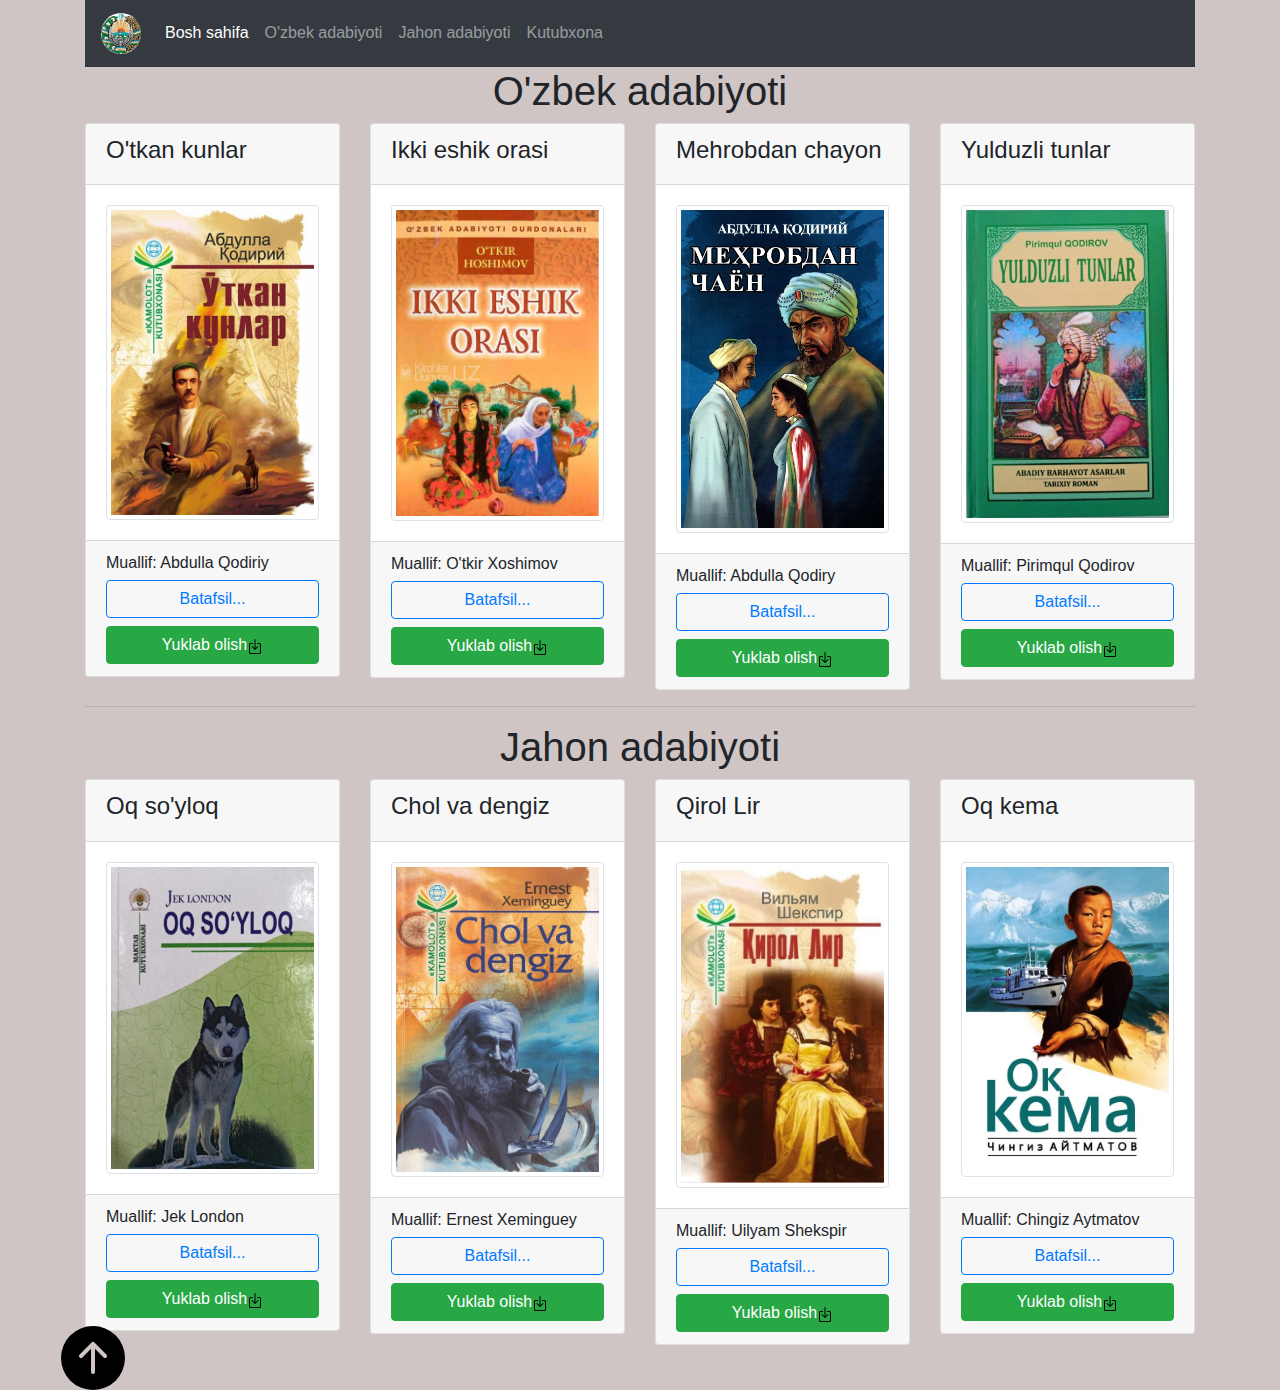
==== library.html @ 8f8593b3 "added new features" ====
<!DOCTYPE html>
<html lang="en">

<head>
    <meta charset="UTF-8">
    <meta name="viewport" content="width=device-width, initial-scale=1.0">
    <title>Maktab kutubxonasi</title>
    <link rel="stylesheet" href="style/bootstrap.min_v4.5.2.css">
    <link rel="stylesheet" href="style/style.css">
    <link rel="shortcut icon" href="img/symbol.jpg" type="image/x-icon">
</head>

<body>
    <div class="container">
        <div class="row" id="top">
            <div class="col-md-12 col-xl-12">
                <div class="navbar navbar-expand-md d-flex navbar-dark bg-dark">
                    <a href="#" class="navbar-brand">
                        <img src="img/symbol.jpg" alt="logo-site" class="logo-img rounded-circle "
                            style="width: 40px;"></a>
                    <button type="button" class="navbar-toggler" data-toggle="collapse" data-target="#menu">
                        <span class="navbar-toggler-icon"></span>
                    </button>
                    <div class="collapse navbar-collapse" id="menu">
                        <ul class="navbar-nav">
                            <li class="nav-item"><a href="index.html#bosh_sahifa" class="nav-link active">Bosh
                                    sahifa</a>
                            </li>
                            <li class="nav-item"><a href="#ozbek_adabiyoti" class="nav-link">O'zbek adabiyoti</a>
                            </li>
                            <li class="nav-item"><a href="#jahon_adabiyoti" class="nav-link">Jahon adabiyoti</a>
                            </li>
                            <li class="nav-item"><a href="library.html" class="nav-link">Kutubxona</a></li>
                        </ul>
                    </div>
                </div>
            </div>
        </div>
        <div class="row">
            <div class="col-12">
                <h1 class="text-center for-shadow" id="ozbek_adabiyoti">O'zbek adabiyoti</h1>
            </div>
            <div class="col-md-6 col-sm-12 col-lg-3">
                <div class="card">
                    <div class="card-header">
                        <h4>O'tkan kunlar</h4>
                    </div>
                    <div class="card-body">
                        <img src="img/book_otkan_kunlar.png" alt="rasm" class="card-img-top img-thumbnail">
                    </div>
                    <div class="card-footer">
                        <h6 class="d-block">Muallif: Abdulla Qodiriy</h6>
                        <button class="btn btn-outline-primary col" data-toggle="modal"
                            data-target="#modal_otkan_kunlar">Batafsil...</button>
                        <a href="books/otkan_kunlar.pdf" class="btn btn-success mt-2 col">Yuklab olish<img
                                src="/icons/download.svg" alt=""></a>
                    </div>
                </div>
            </div>
            <div class="col-md-6 col-sm-12 col-lg-3">
                <div class="card">
                    <div class="card-header">
                        <h4>Ikki eshik orasi</h4>
                    </div>
                    <div class="card-body">
                        <img src="img/book_ikki_eshik_orasi.png" alt="rasm" class="card-img-top img-thumbnail">
                    </div>
                    <div class="card-footer">
                        <h6 class="d-block">Muallif: O'tkir Xoshimov</h6>
                        <button class=" col btn btn-outline-primary" data-toggle="modal"
                            data-target="#modal_ikki_eshik">Batafsil...</button>
                        <a href="books/ikki_eshik_orasi.pdf" class="btn btn-success mt-2 col">Yuklab olish<img
                                src="/icons/download.svg" alt=""></a>
                    </div>
                </div>
            </div>
            <div class="col-md-6 col-sm-12 col-lg-3">
                <div class="card">
                    <div class="card-header">
                        <h4>Mehrobdan chayon</h4>
                    </div>
                    <div class="card-body">
                        <img src="img/book_mehrobdan_chayon.png" alt="rasm" class="card-img-top img-thumbnail">
                    </div>
                    <div class="card-footer">
                        <h6 class="d-block">Muallif: Abdulla Qodiry</h6>
                        <button class="btn btn-outline-primary col" data-toggle="modal"
                            data-target="#modal_mehrobdan_chayon">Batafsil...</button>
                        <a href="books/mehrobdan_chayon.pdf" class="btn btn-success mt-2 col">Yuklab olish<img
                                src="/icons/download.svg" alt=""></a>
                    </div>
                </div>
            </div>
            <div class="col-md-6 col-sm-12 col-lg-3">
                <div class="card">
                    <div class="card-header">
                        <h4>Yulduzli tunlar</h4>
                    </div>
                    <div class="card-body">
                        <img src="img/book_yulduzli_tunlar.png" alt="rasm" class="card-img-top img-thumbnail">
                    </div>
                    <div class="card-footer">
                        <h6 class="d-block">Muallif: Pirimqul Qodirov</h6>
                        <button class="btn btn-outline-primary col" data-toggle="modal"
                            data-target="#modal_yulduzli_tunlar">Batafsil...</button>
                        <a href="books/yulduzli_tunlar.pdf" class="btn btn-success mt-2 col">Yuklab olish<img
                                src="/icons/download.svg" alt=""></a>
                    </div>
                </div>
            </div>
            <div class="modal fade" id="modal_otkan_kunlar">
                <div class="modal-dialog">
                    <div class="modal-content">
                        <div class="modal-header" data-dismiss="modal">
                            <h4>O'tkan kunlar romani</h4>
                            <span class="close" style="cursor: pointer;">&times;</span>
                        </div>
                        <div class="modal-body">
                            <p>Lorem ipsum, dolor sit amet consectetur adipisicing elit. Sapiente rerum cum praesentium
                                explicabo
                                facere et quo eligendi dolorum architecto nihil adipisci aliquid laudantium excepturi
                                hic ullam, dolorem
                                enim fugiat impedit.
                            </p>
                        </div>
                        <div class="modal-footer">
                            <a href="" class="btn btn-outline-danger" data-dismiss="modal">Yopish</a>
                        </div>
                    </div>
                </div>
            </div>

            <div class="modal fade" id="modal_ikki_eshik">
                <div class="modal-dialog">
                    <div class="modal-content">
                        <div class="modal-header" data-dismiss="modal">
                            <h4 class="text-center">Ikki eshik orasi</h4>
                            <span class="close" style="cursor: pointer;">&times;</span>
                        </div>
                        <div class="modal-body">
                            <p>Lorem ipsum dolor sit amet consectetur adipisicing elit. Magnam libero quam blanditiis
                                neque enim cum
                                distinctio, recusandae sint iste saepe in eum facere sed labore ipsum autem, eos
                                cupiditate. Tempora
                                nobis, eos fuga delectus eaque aut nesciunt animi, similique placeat voluptate accusamus
                                totam
                                temporibus natus aliquam ab numquam quam unde.</p>
                        </div>
                        <div class="modal-footer">
                            <button class="btn btn-outline-danger" data-dismiss="modal">Yopish</button>
                        </div>
                    </div>
                </div>
            </div>
            <div class="modal fade" id="modal_mehrobdan_chayon">
                <div class="modal-dialog">
                    <div class="modal-content">
                        <div class="modal-header" data-dismiss="modal">
                            <h4 class="text-center">Mehrobdan chayon</h4>
                            <span class="close" style="cursor: pointer;">&times;</span>
                        </div>
                        <div class="modal-body">
                            <p>Lorem ipsum dolor sit amet consectetur adipisicing elit. Magnam libero quam blanditiis
                                neque enim cum
                                distinctio, recusandae sint iste saepe in eum facere sed labore ipsum autem, eos
                                cupiditate. Tempora
                                nobis, eos fuga delectus eaque aut nesciunt animi, similique placeat voluptate accusamus
                                totam
                                temporibus natus aliquam ab numquam quam unde.</p>
                        </div>
                        <div class="modal-footer">
                            <button class="btn btn-outline-danger" data-dismiss="modal">Yopish</button>
                        </div>
                    </div>
                </div>
            </div>
            <div class="modal fade" id="modal_yulduzli_tunlar">
                <div class="modal-dialog">
                    <div class="modal-content">
                        <div class="modal-header" data-dismiss="modal">
                            <h4 class="text-center">Yulduzli tunlar</h4>
                            <span class="close" style="cursor: pointer;">&times;</span>
                        </div>
                        <div class="modal-body">
                            <p>Lorem ipsum dolor sit amet consectetur adipisicing elit. Magnam libero quam blanditiis
                                neque enim cum
                                distinctio, recusandae sint iste saepe in eum facere sed labore ipsum autem, eos
                                cupiditate. Tempora
                                nobis, eos fuga delectus eaque aut nesciunt animi, similique placeat voluptate accusamus
                                totam
                                temporibus natus aliquam ab numquam quam unde.
                            </p>
                        </div>
                        <div class="modal-footer">
                            <button class="btn btn-outline-danger" data-dismiss="modal">Yopish</button>
                        </div>
                    </div>
                </div>
            </div>
        </div>
        <hr width="100%">
        <div class="row">
            <div class="col-md-12">
                <h1 class="text-center for-shadow" id="jahon_adabiyoti">Jahon adabiyoti</h1>
            </div>
            <div class="col-md-3">
                <div class="card">
                    <div class="card-header">
                        <h4>Oq so'yloq</h4>
                    </div>
                    <div class="card-body">
                        <img src="img/oq_soyloq.png" alt="rasm" class="card-img-top img-thumbnail">
                    </div>
                    <div class="card-footer">
                        <h6 class="d-block">Muallif: Jek London</h6>
                        <button class="btn btn-outline-primary col" data-toggle="modal"
                            data-target="#modal_oq_soyloq">Batafsil...</button>
                        <a href="books/oq_soyloq.pdf" class="btn btn-success mt-2 col">Yuklab olish<img
                                src="/icons/download.svg" alt=""></a>
                    </div>
                </div>
            </div>
            <div class="col-md-3">
                <div class="card">
                    <div class="card-header">
                        <h4>Chol va dengiz</h4>
                    </div>
                    <div class="card-body">
                        <img src="img/chol_va_dengiz.jpg" alt="rasm" class="card-img-top img-thumbnail">
                    </div>
                    <div class="card-footer">
                        <h6 class="d-block">Muallif: Ernest Xeminguey</h6>
                        <button class=" col btn btn-outline-primary" data-toggle="modal"
                            data-target="#modal_chol_va_dengiz">Batafsil...</button>
                        <a href="books/chol_va_dengiz.pdf" class="btn btn-success mt-2 col">Yuklab olish<img
                                src="/icons/download.svg" alt=""></a>
                    </div>
                </div>
            </div>
            <div class="col-md-3">
                <div class="card">
                    <div class="card-header">
                        <h4>Qirol Lir</h4>
                    </div>
                    <div class="card-body">
                        <img src="img/qirol_lir.jpg" alt="rasm" class="card-img-top img-thumbnail">
                    </div>
                    <div class="card-footer">
                        <h6 class="d-block">Muallif: Uilyam Shekspir</h6>
                        <button class="btn btn-outline-primary col" data-toggle="modal"
                            data-target="#modal_qirol_lir">Batafsil...</button>
                        <a href="books/qirol_lir.pdf" class="btn btn-success mt-2 col">Yuklab olish<img
                                src="/icons/download.svg" alt=""></a>
                    </div>
                </div>
            </div>
            <div class="col-md-3">
                <div class="card">
                    <div class="card-header">
                        <h4>Oq kema</h4>
                    </div>
                    <div class="card-body">
                        <img src="img/oq_kema.png" alt="rasm" class="card-img-top img-thumbnail">
                    </div>
                    <div class="card-footer">
                        <h6 class="d-block">Muallif: Chingiz Aytmatov</h6>
                        <button class="btn btn-outline-primary col" data-toggle="modal"
                            data-target="#modal_oq_kema">Batafsil...</button>
                        <a href="books/oq_kema.pdf" class="btn btn-success mt-2 col">Yuklab olish<img
                                src="/icons/download.svg" alt=""></a>
                    </div>
                </div>
            </div>

            <div class="modal fade" id="modal_oq_soyloq">
                <div class="modal-dialog">
                    <div class="modal-content">
                        <div class="modal-header" data-dismiss="modal">
                            <h4>Oq so'yloq asari</h4>
                            <span class="close" style="cursor: pointer;">&times;</span>
                        </div>
                        <div class="modal-body">
                            <p>Lorem ipsum, dolor sit amet consectetur adipisicing elit. Sapiente rerum cum praesentium
                                explicabo
                                facere et quo eligendi dolorum architecto nihil adipisci aliquid laudantium excepturi
                                hic ullam, dolorem
                                enim fugiat impedit.
                            </p>
                        </div>
                        <div class="modal-footer">
                            <a href="" class="btn btn-outline-danger" data-dismiss="modal">Yopish</a>
                        </div>
                    </div>
                </div>
            </div>

            <div class="modal fade" id="modal_chol_va_dengiz">
                <div class="modal-dialog">
                    <div class="modal-content">
                        <div class="modal-header" data-dismiss="modal">
                            <h4 class="text-center">Chol va dengiz qissasi</h4>
                            <span class="close" style="cursor: pointer;">&times;</span>
                        </div>
                        <div class="modal-body">
                            <p>Lorem ipsum dolor sit amet consectetur adipisicing elit. Magnam libero quam blanditiis
                                neque enim cum
                                distinctio, recusandae sint iste saepe in eum facere sed labore ipsum autem, eos
                                cupiditate. Tempora
                                nobis, eos fuga delectus eaque aut nesciunt animi, similique placeat voluptate accusamus
                                totam
                                temporibus natus aliquam ab numquam quam unde.</p>
                        </div>
                        <div class="modal-footer">
                            <button class="btn btn-outline-danger" data-dismiss="modal">Yopish</button>
                        </div>
                    </div>
                </div>
            </div>
            <div class="modal fade" id="modal_qirol_lir">
                <div class="modal-dialog">
                    <div class="modal-content">
                        <div class="modal-header" data-dismiss="modal">
                            <h4 class="text-center">Qirol Lir romani</h4>
                            <span class="close" style="cursor: pointer;">&times;</span>
                        </div>
                        <div class="modal-body">
                            <p>Lorem ipsum dolor sit amet consectetur adipisicing elit. Magnam libero quam blanditiis
                                neque enim cum
                                distinctio, recusandae sint iste saepe in eum facere sed labore ipsum autem, eos
                                cupiditate. Tempora
                                nobis, eos fuga delectus eaque aut nesciunt animi, similique placeat voluptate accusamus
                                totam
                                temporibus natus aliquam ab numquam quam unde.</p>
                        </div>
                        <div class="modal-footer">
                            <button class="btn btn-outline-danger" data-dismiss="modal">Yopish</button>
                        </div>
                    </div>
                </div>
            </div>
            <div class="modal fade" id="modal_oq_kema">
                <div class="modal-dialog">
                    <div class="modal-content">
                        <div class="modal-header" data-dismiss="modal">
                            <h4 class="text-center">Oq kema qissasi</h4>
                            <span class="close" style="cursor: pointer;">&times;</span>
                        </div>
                        <div class="modal-body">
                            <p>Lorem ipsum dolor sit amet consectetur adipisicing elit. Magnam libero quam blanditiis
                                neque enim cum
                                distinctio, recusandae sint iste saepe in eum facere sed labore ipsum autem, eos
                                cupiditate. Tempora
                                nobis, eos fuga delectus eaque aut nesciunt animi, similique placeat voluptate accusamus
                                totam
                                temporibus natus aliquam ab numquam quam unde.
                            </p>
                        </div>
                        <div class="modal-footer">
                            <button class="btn btn-outline-danger" data-dismiss="modal">Yopish</button>
                        </div>
                    </div>
                </div>
            </div>
        </div>

        <div class="arrow-up">
            <a href="#top"><img src="icons/arrow-up-circle-fill.svg" alt=""></a>
        </div>
    </div>
    <script src="js/jQuery_v3.5.1.min.js"></script>
    <script src="js/bootsrap_4.5.2.min.js"></script>

</body>

</html>
---- style/style.css ----
.card:hover{
    box-shadow: 2px 2px 3px 3px   black;
    transition: 1s;
}
.for-shadow:hover{
 text-shadow: 2px 1px rgb(28, 27, 27);
 transition:.7s;
 scale: 1.04;
}
footer {
    background-color: #333;
    color: white;
    text-align: center;
    padding: 1em 0;
}

.loader-container {
    position: fixed;
    top: 0;
    left: 0;
    width: 100%;
    height: 100%;
    background-color: rgba(255, 255, 255, 0.8); /* arqa fonning opacity */
    display: flex;
    justify-content: center;
    align-items: center;
    z-index: 9999; /* loader ekranining boshqa elementlardan yuqori joylashuvi */
    transition: none;
}

.loader {
    border: 4px solid #f3f3f3; /* oddiy loader yonida qorapaytcha */
    border-top: 4px solid #3498db; /* loader rangi */
    border-radius: 50%; /*  aylana shakli */
    width: 50px;
    height: 50px;
    animation: spin 1s linear infinite; /*  aylanish animatsiyasi */
}


@keyframes spin {
    0% { transform: rotate(0deg); }
    100% { transform: rotate(360deg); }
}
marquee{
    color: red;
    text-transform: uppercase;
}

.nav-link:hover{
    color: white;
    background: #000;
    transition: ease-in-out 0.9s;
}
html{
    scroll-behavior: smooth;
}
body{
    background: linear-gradient(rgb(207, 197, 197))
}
.arrow-up{
    position: relative; 
}
.arrow-up a img
{
    scale: 4;
    position: sticky;
    left: 0;
    right: 100;
   overflow-x: hidden;
    z-index: 1000;
}
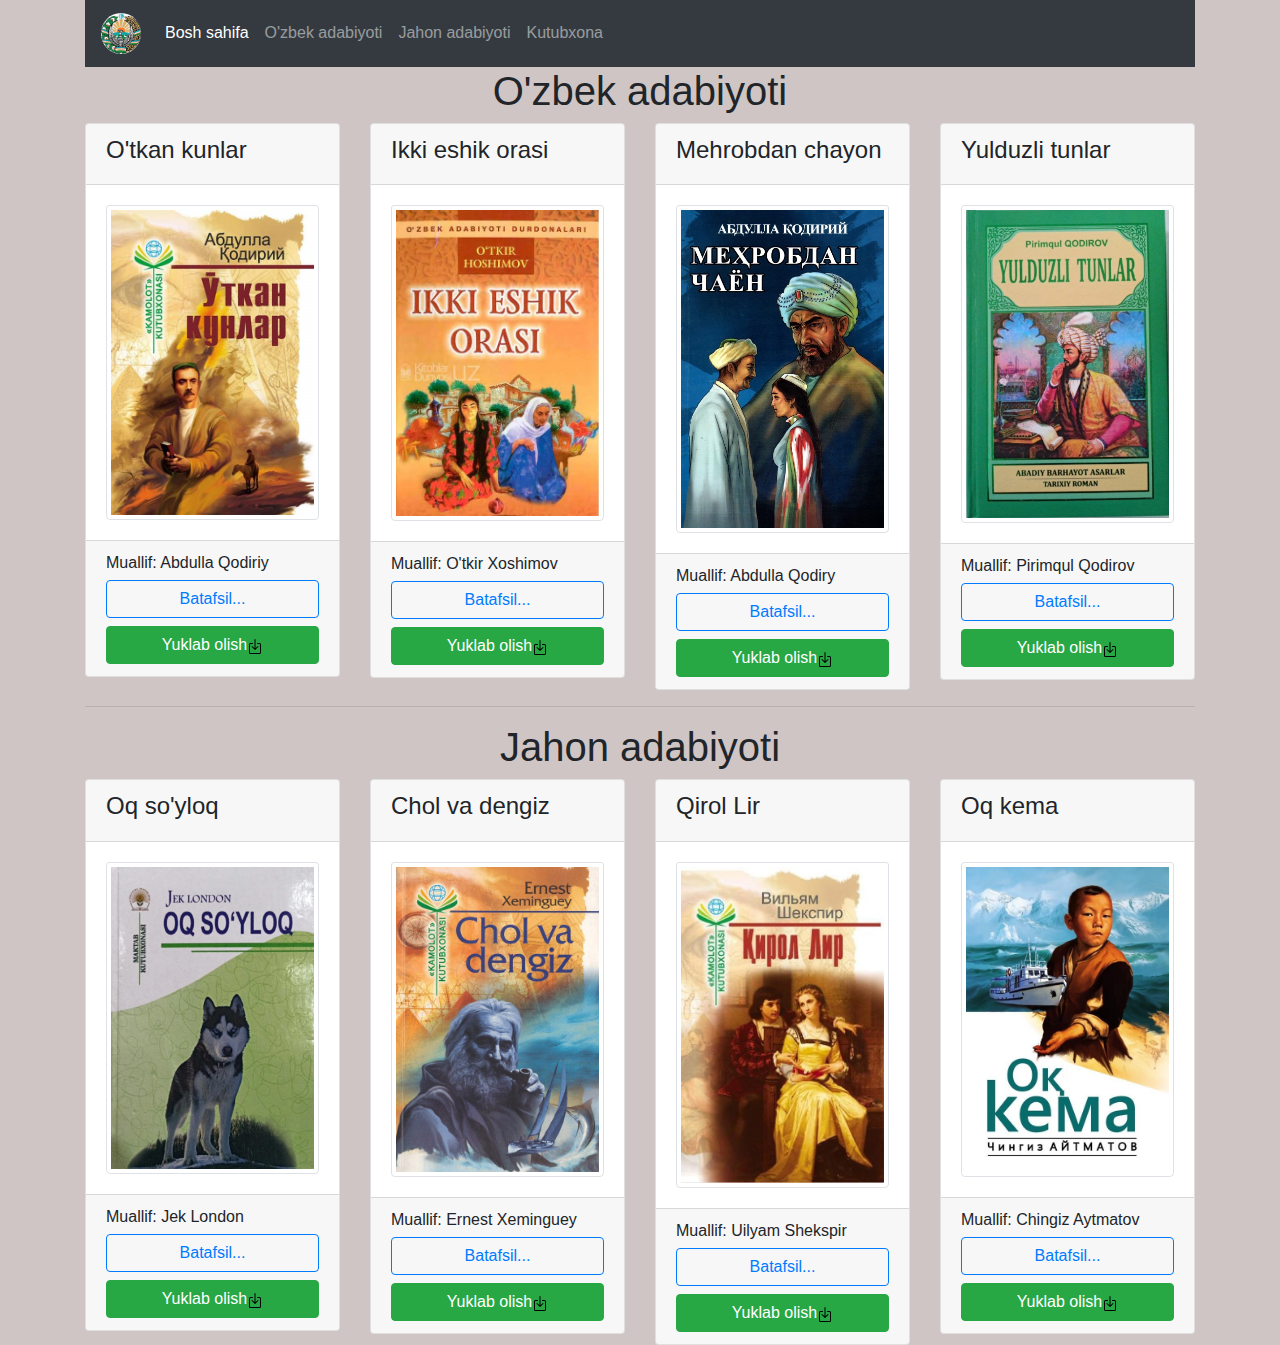
==== commit cfb031f9: "init commit" ====
--- a/library.html
+++ b/library.html
@@ -363,9 +363,9 @@
             </div>
         </div>
 
-        <div class="arrow-up">
+        <!-- <div class="arrow-up">
             <a href="#top"><img src="icons/arrow-up-circle-fill.svg" alt=""></a>
-        </div>
+        </div> -->
     </div>
     <script src="js/jQuery_v3.5.1.min.js"></script>
     <script src="js/bootsrap_4.5.2.min.js"></script>
--- a/style/style.css
+++ b/style/style.css
@@ -59,15 +59,8 @@
     background: linear-gradient(rgb(207, 197, 197))
 }
 .arrow-up{
-    position: relative; 
-}
-.arrow-up a img
-{
-    scale: 4;
-    position: sticky;
-    left: 0;
-    right: 100;
-   overflow-x: hidden;
-    z-index: 1000;
+    position: relative;
 }
 
+
+
